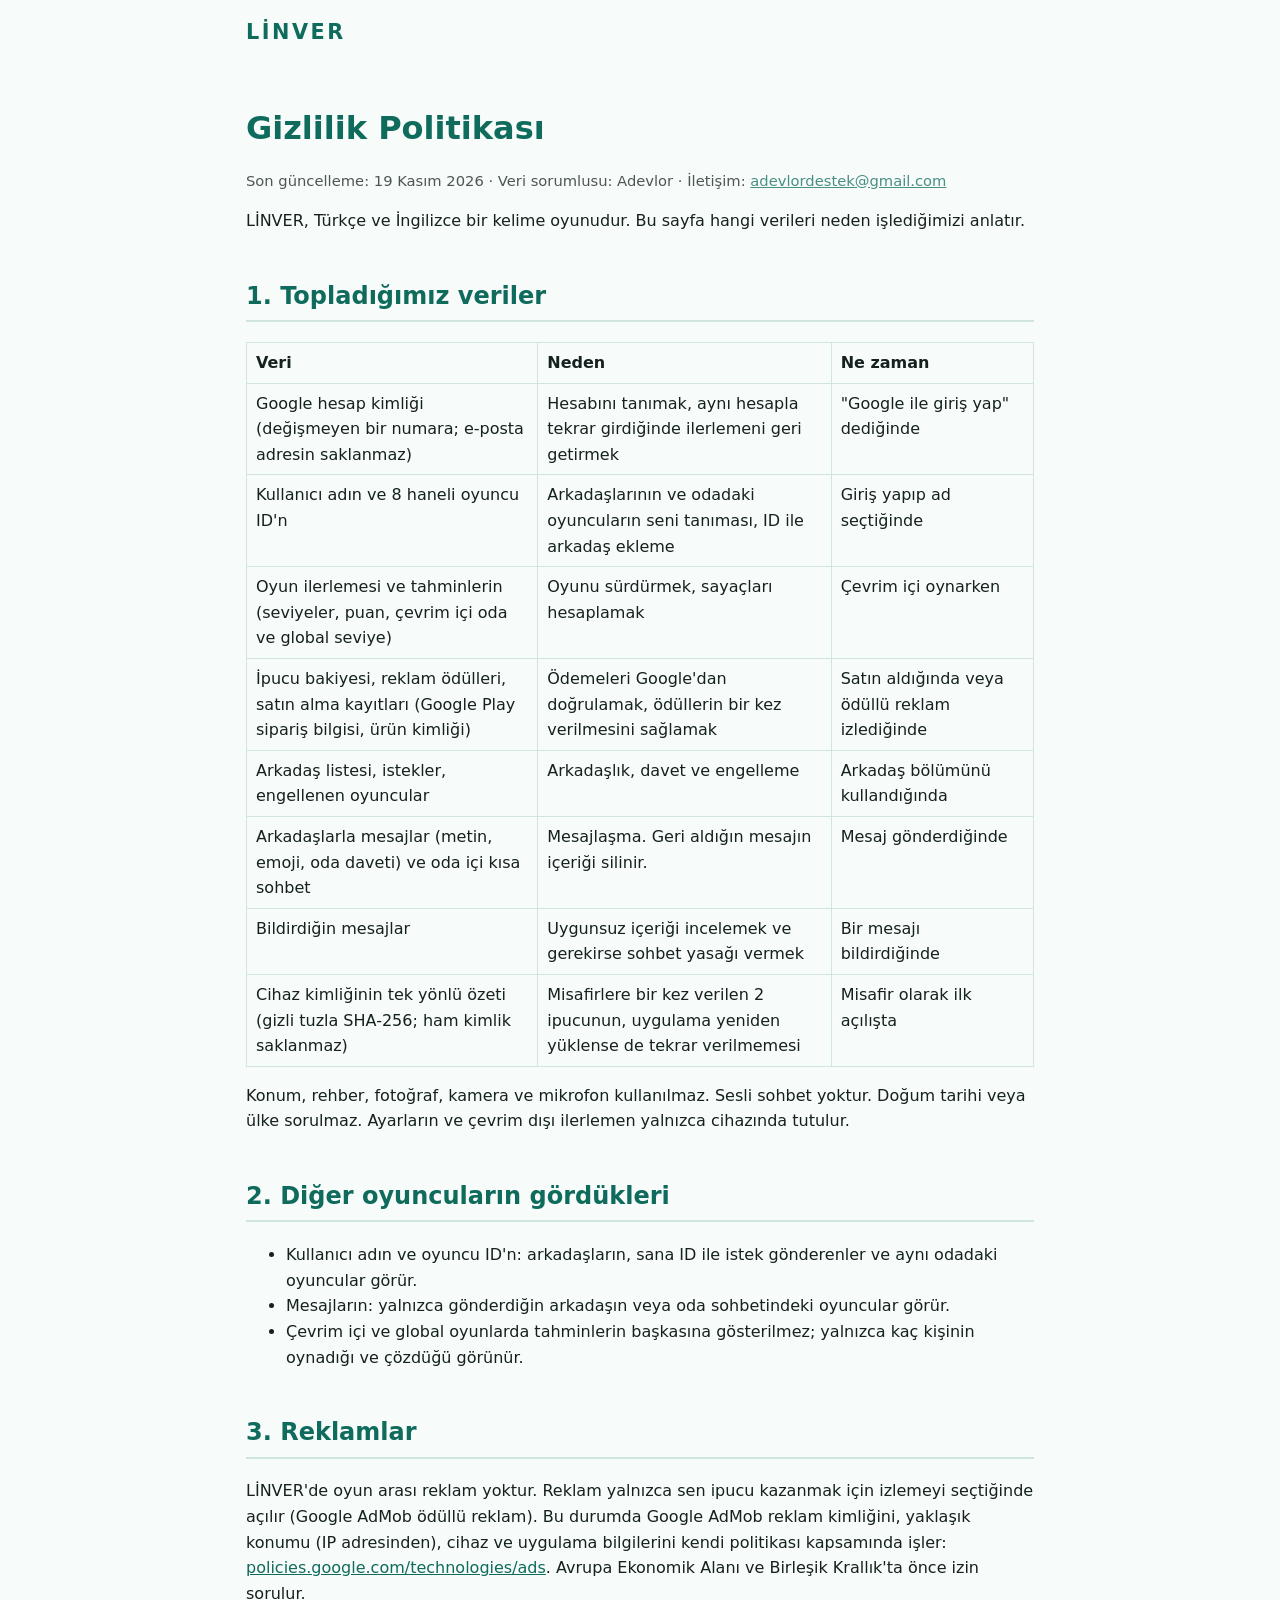
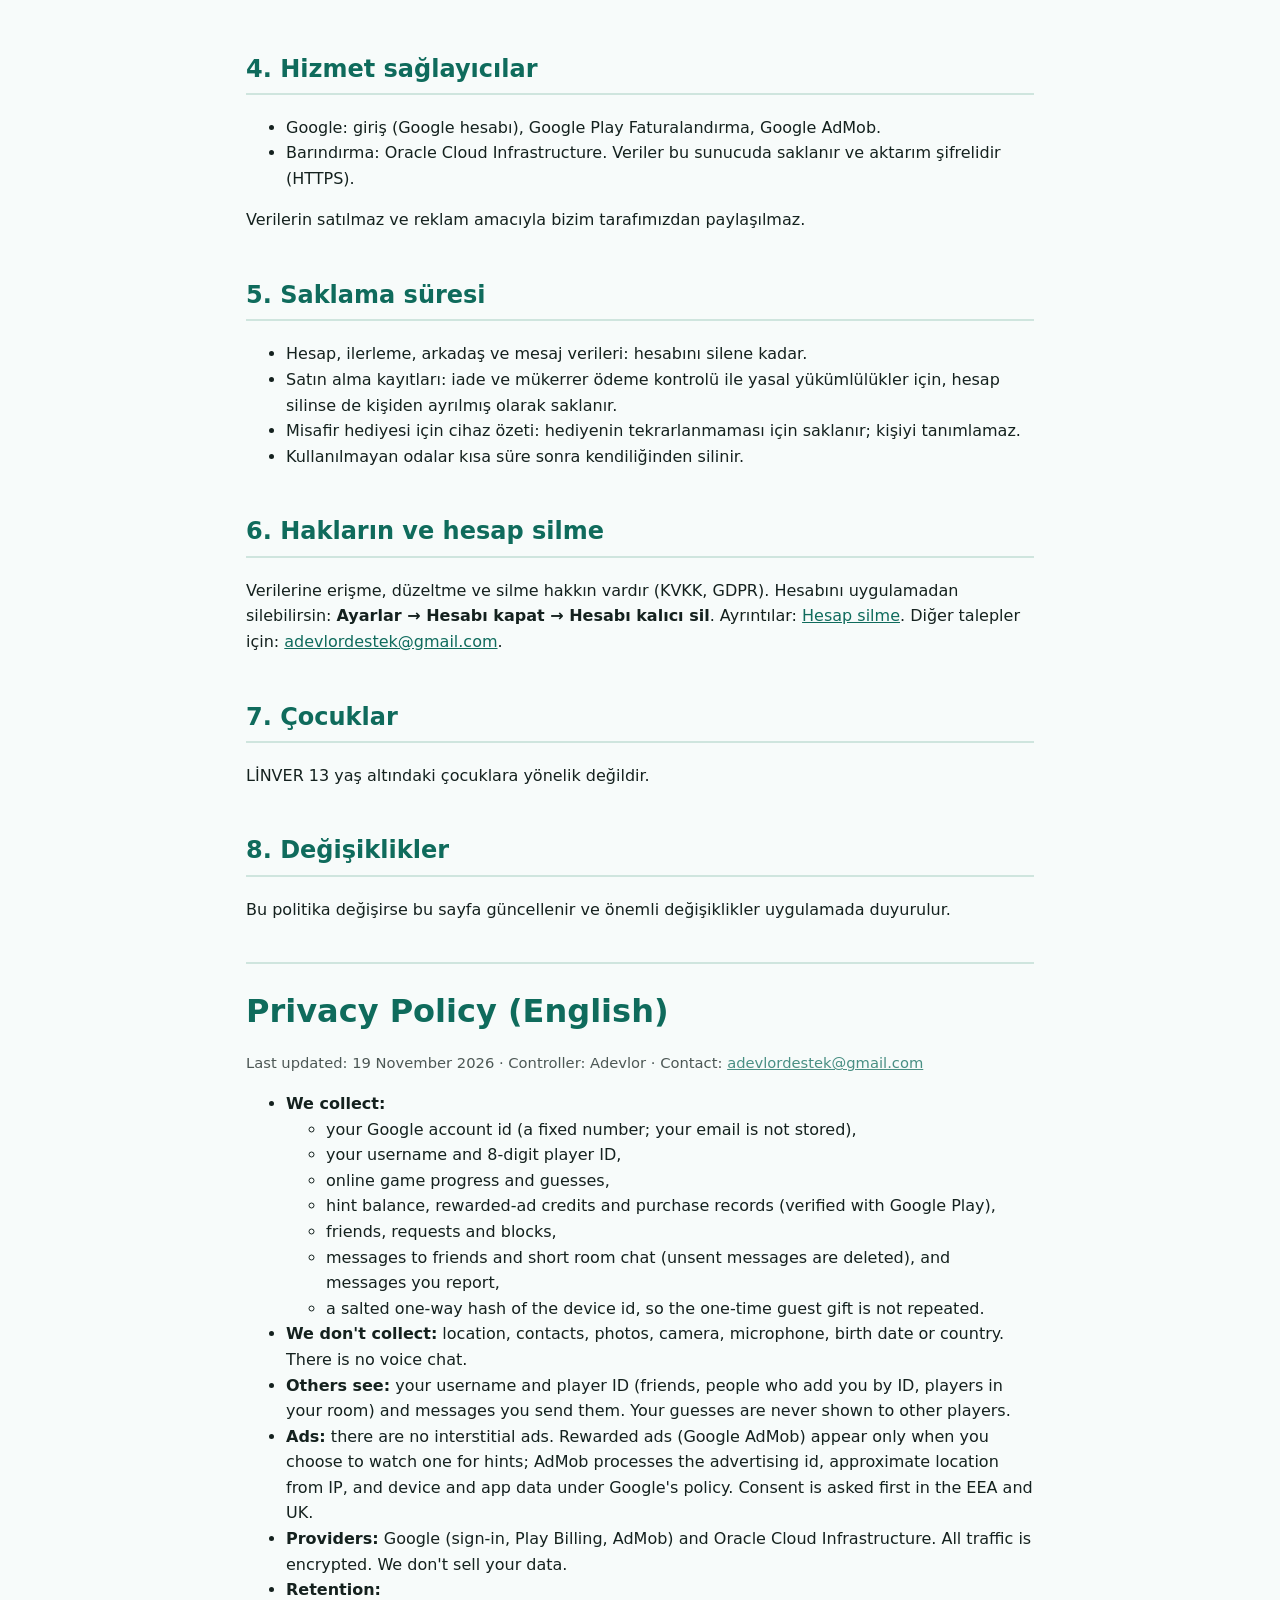
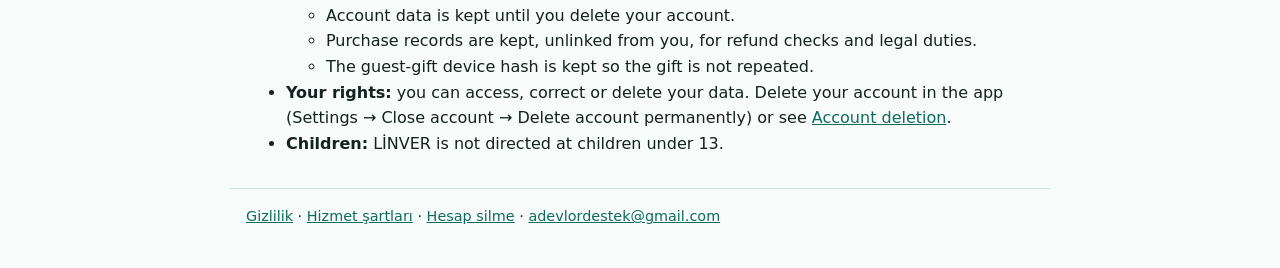
==== privacy.html @ e435cd34 "LİNVER yasal sayfalar Co-Authored-By: Claude Opus 5.5 <noreply@anthropic.com>" ====
<!doctype html>
<html lang="tr">
<head>
<meta charset="utf-8">
<meta name="viewport" content="width=device-width, initial-scale=1">
<title>LİNVER Gizlilik Politikası</title>
<link rel="stylesheet" href="style.css">
</head>
<body>
<header><a href="index.html">LİNVER</a></header>
<main>
<h1>Gizlilik Politikası</h1>
<p class="meta">Son güncelleme: 19 Kasım 2026 · Veri sorumlusu: Adevlor · İletişim: <a href="mailto:adevlordestek@gmail.com">adevlordestek@gmail.com</a></p>

<p>LİNVER, Türkçe ve İngilizce bir kelime oyunudur. Bu sayfa hangi verileri neden işlediğimizi anlatır.</p>

<h2>1. Topladığımız veriler</h2>
<table>
<tr><th>Veri</th><th>Neden</th><th>Ne zaman</th></tr>
<tr><td>Google hesap kimliği (değişmeyen bir numara; e-posta adresin saklanmaz)</td><td>Hesabını tanımak, aynı hesapla tekrar girdiğinde ilerlemeni geri getirmek</td><td>"Google ile giriş yap" dediğinde</td></tr>
<tr><td>Kullanıcı adın ve 8 haneli oyuncu ID'n</td><td>Arkadaşlarının ve odadaki oyuncuların seni tanıması, ID ile arkadaş ekleme</td><td>Giriş yapıp ad seçtiğinde</td></tr>
<tr><td>Oyun ilerlemesi ve tahminlerin (seviyeler, puan, çevrim içi oda ve global seviye)</td><td>Oyunu sürdürmek, sayaçları hesaplamak</td><td>Çevrim içi oynarken</td></tr>
<tr><td>İpucu bakiyesi, reklam ödülleri, satın alma kayıtları (Google Play sipariş bilgisi, ürün kimliği)</td><td>Ödemeleri Google'dan doğrulamak, ödüllerin bir kez verilmesini sağlamak</td><td>Satın aldığında veya ödüllü reklam izlediğinde</td></tr>
<tr><td>Arkadaş listesi, istekler, engellenen oyuncular</td><td>Arkadaşlık, davet ve engelleme</td><td>Arkadaş bölümünü kullandığında</td></tr>
<tr><td>Arkadaşlarla mesajlar (metin, emoji, oda daveti) ve oda içi kısa sohbet</td><td>Mesajlaşma. Geri aldığın mesajın içeriği silinir.</td><td>Mesaj gönderdiğinde</td></tr>
<tr><td>Bildirdiğin mesajlar</td><td>Uygunsuz içeriği incelemek ve gerekirse sohbet yasağı vermek</td><td>Bir mesajı bildirdiğinde</td></tr>
<tr><td>Cihaz kimliğinin tek yönlü özeti (gizli tuzla SHA-256; ham kimlik saklanmaz)</td><td>Misafirlere bir kez verilen 2 ipucunun, uygulama yeniden yüklense de tekrar verilmemesi</td><td>Misafir olarak ilk açılışta</td></tr>
</table>
<p>Konum, rehber, fotoğraf, kamera ve mikrofon kullanılmaz. Sesli sohbet yoktur. Doğum tarihi veya ülke sorulmaz. Ayarların ve çevrim dışı ilerlemen yalnızca cihazında tutulur.</p>

<h2>2. Diğer oyuncuların gördükleri</h2>
<ul>
<li>Kullanıcı adın ve oyuncu ID'n: arkadaşların, sana ID ile istek gönderenler ve aynı odadaki oyuncular görür.</li>
<li>Mesajların: yalnızca gönderdiğin arkadaşın veya oda sohbetindeki oyuncular görür.</li>
<li>Çevrim içi ve global oyunlarda tahminlerin başkasına gösterilmez; yalnızca kaç kişinin oynadığı ve çözdüğü görünür.</li>
</ul>

<h2>3. Reklamlar</h2>
<p>LİNVER'de oyun arası reklam yoktur. Reklam yalnızca sen ipucu kazanmak için izlemeyi seçtiğinde açılır (Google AdMob ödüllü reklam). Bu durumda Google AdMob reklam kimliğini, yaklaşık konumu (IP adresinden), cihaz ve uygulama bilgilerini kendi politikası kapsamında işler: <a href="https://policies.google.com/technologies/ads">policies.google.com/technologies/ads</a>. Avrupa Ekonomik Alanı ve Birleşik Krallık'ta önce izin sorulur.</p>

<h2>4. Hizmet sağlayıcılar</h2>
<ul>
<li>Google: giriş (Google hesabı), Google Play Faturalandırma, Google AdMob.</li>
<li>Barındırma: Oracle Cloud Infrastructure. Veriler bu sunucuda saklanır ve aktarım şifrelidir (HTTPS).</li>
</ul>
<p>Verilerin satılmaz ve reklam amacıyla bizim tarafımızdan paylaşılmaz.</p>

<h2>5. Saklama süresi</h2>
<ul>
<li>Hesap, ilerleme, arkadaş ve mesaj verileri: hesabını silene kadar.</li>
<li>Satın alma kayıtları: iade ve mükerrer ödeme kontrolü ile yasal yükümlülükler için, hesap silinse de kişiden ayrılmış olarak saklanır.</li>
<li>Misafir hediyesi için cihaz özeti: hediyenin tekrarlanmaması için saklanır; kişiyi tanımlamaz.</li>
<li>Kullanılmayan odalar kısa süre sonra kendiliğinden silinir.</li>
</ul>

<h2>6. Hakların ve hesap silme</h2>
<p>Verilerine erişme, düzeltme ve silme hakkın vardır (KVKK, GDPR). Hesabını uygulamadan silebilirsin: <b>Ayarlar → Hesabı kapat → Hesabı kalıcı sil</b>. Ayrıntılar: <a href="account-deletion.html">Hesap silme</a>. Diğer talepler için: <a href="mailto:adevlordestek@gmail.com">adevlordestek@gmail.com</a>.</p>

<h2>7. Çocuklar</h2>
<p>LİNVER 13 yaş altındaki çocuklara yönelik değildir.</p>

<h2>8. Değişiklikler</h2>
<p>Bu politika değişirse bu sayfa güncellenir ve önemli değişiklikler uygulamada duyurulur.</p>

<hr>
<h1 lang="en">Privacy Policy (English)</h1>
<div lang="en">
<p class="meta">Last updated: 19 November 2026 · Controller: Adevlor · Contact: <a href="mailto:adevlordestek@gmail.com">adevlordestek@gmail.com</a></p>
<ul>
<li><b>We collect:</b>
  <ul>
    <li>your Google account id (a fixed number; your email is not stored),</li>
    <li>your username and 8-digit player ID,</li>
    <li>online game progress and guesses,</li>
    <li>hint balance, rewarded-ad credits and purchase records (verified with Google Play),</li>
    <li>friends, requests and blocks,</li>
    <li>messages to friends and short room chat (unsent messages are deleted), and messages you report,</li>
    <li>a salted one-way hash of the device id, so the one-time guest gift is not repeated.</li>
  </ul></li>
<li><b>We don't collect:</b> location, contacts, photos, camera, microphone, birth date or country. There is no voice chat.</li>
<li><b>Others see:</b> your username and player ID (friends, people who add you by ID, players in your room) and messages you send them. Your guesses are never shown to other players.</li>
<li><b>Ads:</b> there are no interstitial ads. Rewarded ads (Google AdMob) appear only when you choose to watch one for hints; AdMob processes the advertising id, approximate location from IP, and device and app data under Google's policy. Consent is asked first in the EEA and UK.</li>
<li><b>Providers:</b> Google (sign-in, Play Billing, AdMob) and Oracle Cloud Infrastructure. All traffic is encrypted. We don't sell your data.</li>
<li><b>Retention:</b>
  <ul>
    <li>Account data is kept until you delete your account.</li>
    <li>Purchase records are kept, unlinked from you, for refund checks and legal duties.</li>
    <li>The guest-gift device hash is kept so the gift is not repeated.</li>
  </ul></li>
<li><b>Your rights:</b> you can access, correct or delete your data. Delete your account in the app (Settings → Close account → Delete account permanently) or see <a href="account-deletion.html">Account deletion</a>.</li>
<li><b>Children:</b> LİNVER is not directed at children under 13.</li>
</ul>
</div>
</main>
<footer><a href="privacy.html">Gizlilik</a> · <a href="terms.html">Hizmet şartları</a> · <a href="account-deletion.html">Hesap silme</a> · <a href="mailto:adevlordestek@gmail.com">adevlordestek@gmail.com</a></footer>
</body>
</html>
---- style.css ----
:root { --ana: #0f6b5c; --kenar: #cfe5de; --yazi: #14211e; --zemin: #f7fbfa; color-scheme: light dark; }
@media (prefers-color-scheme: dark) { :root { --ana: #5cc9b0; --kenar: #2a4a43; --yazi: #e4efec; --zemin: #0e1a18; } }
* { box-sizing: border-box; }
body { margin: 0; font-family: "Segoe UI", system-ui, sans-serif; line-height: 1.6; color: var(--yazi); background: var(--zemin); }
header, main, footer { max-width: 820px; margin: 0 auto; padding: 16px; }
header a { font-weight: 800; letter-spacing: .12em; color: var(--ana); text-decoration: none; font-size: 1.3em; }
h1 { color: var(--ana); margin-bottom: .2em; }
h2 { color: var(--ana); margin-top: 1.8em; border-bottom: 2px solid var(--kenar); padding-bottom: .2em; }
a { color: var(--ana); }
.meta { opacity: .75; font-size: .92em; }
table { border-collapse: collapse; width: 100%; display: block; overflow-x: auto; }
td, th { border: 1px solid var(--kenar); padding: 7px 9px; text-align: left; vertical-align: top; }
hr { border: 0; border-top: 2px solid var(--kenar); margin: 2.5em 0 1em; }
footer { border-top: 1px solid var(--kenar); font-size: .9em; padding-bottom: 40px; }
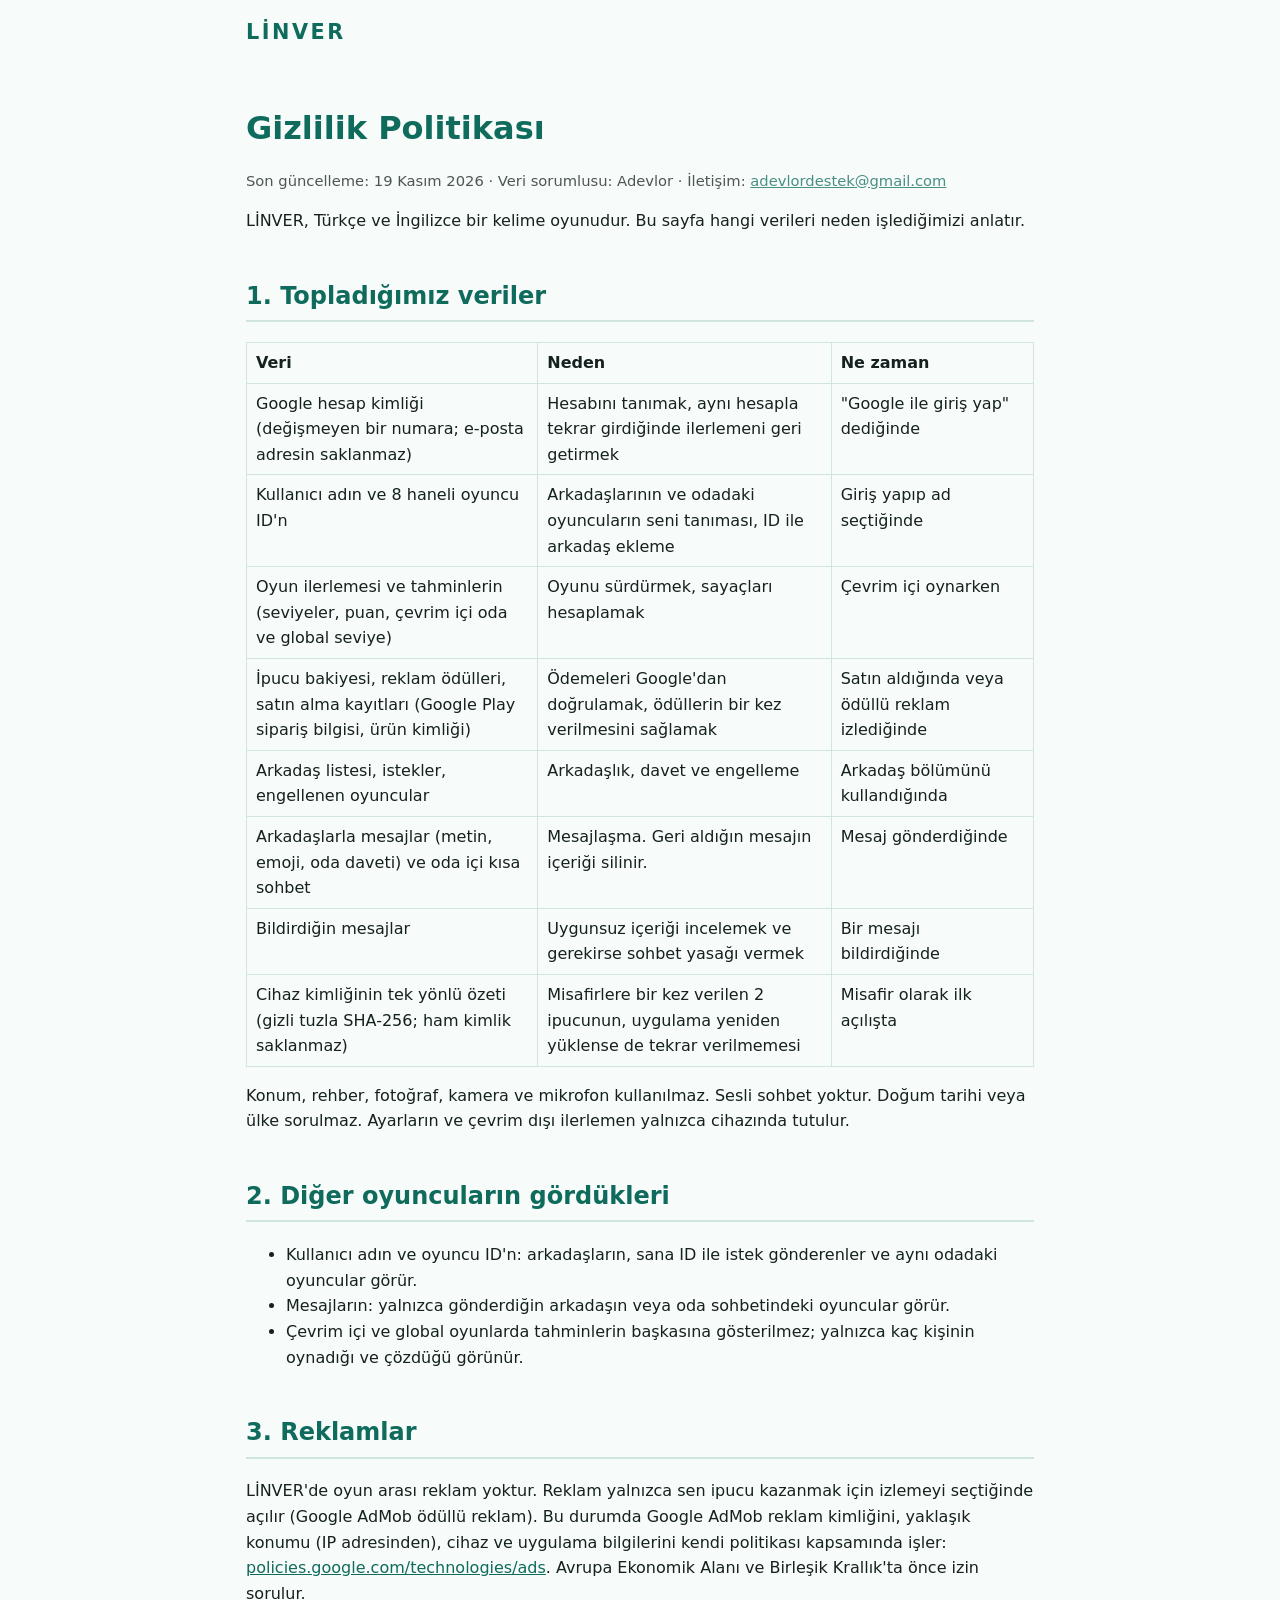
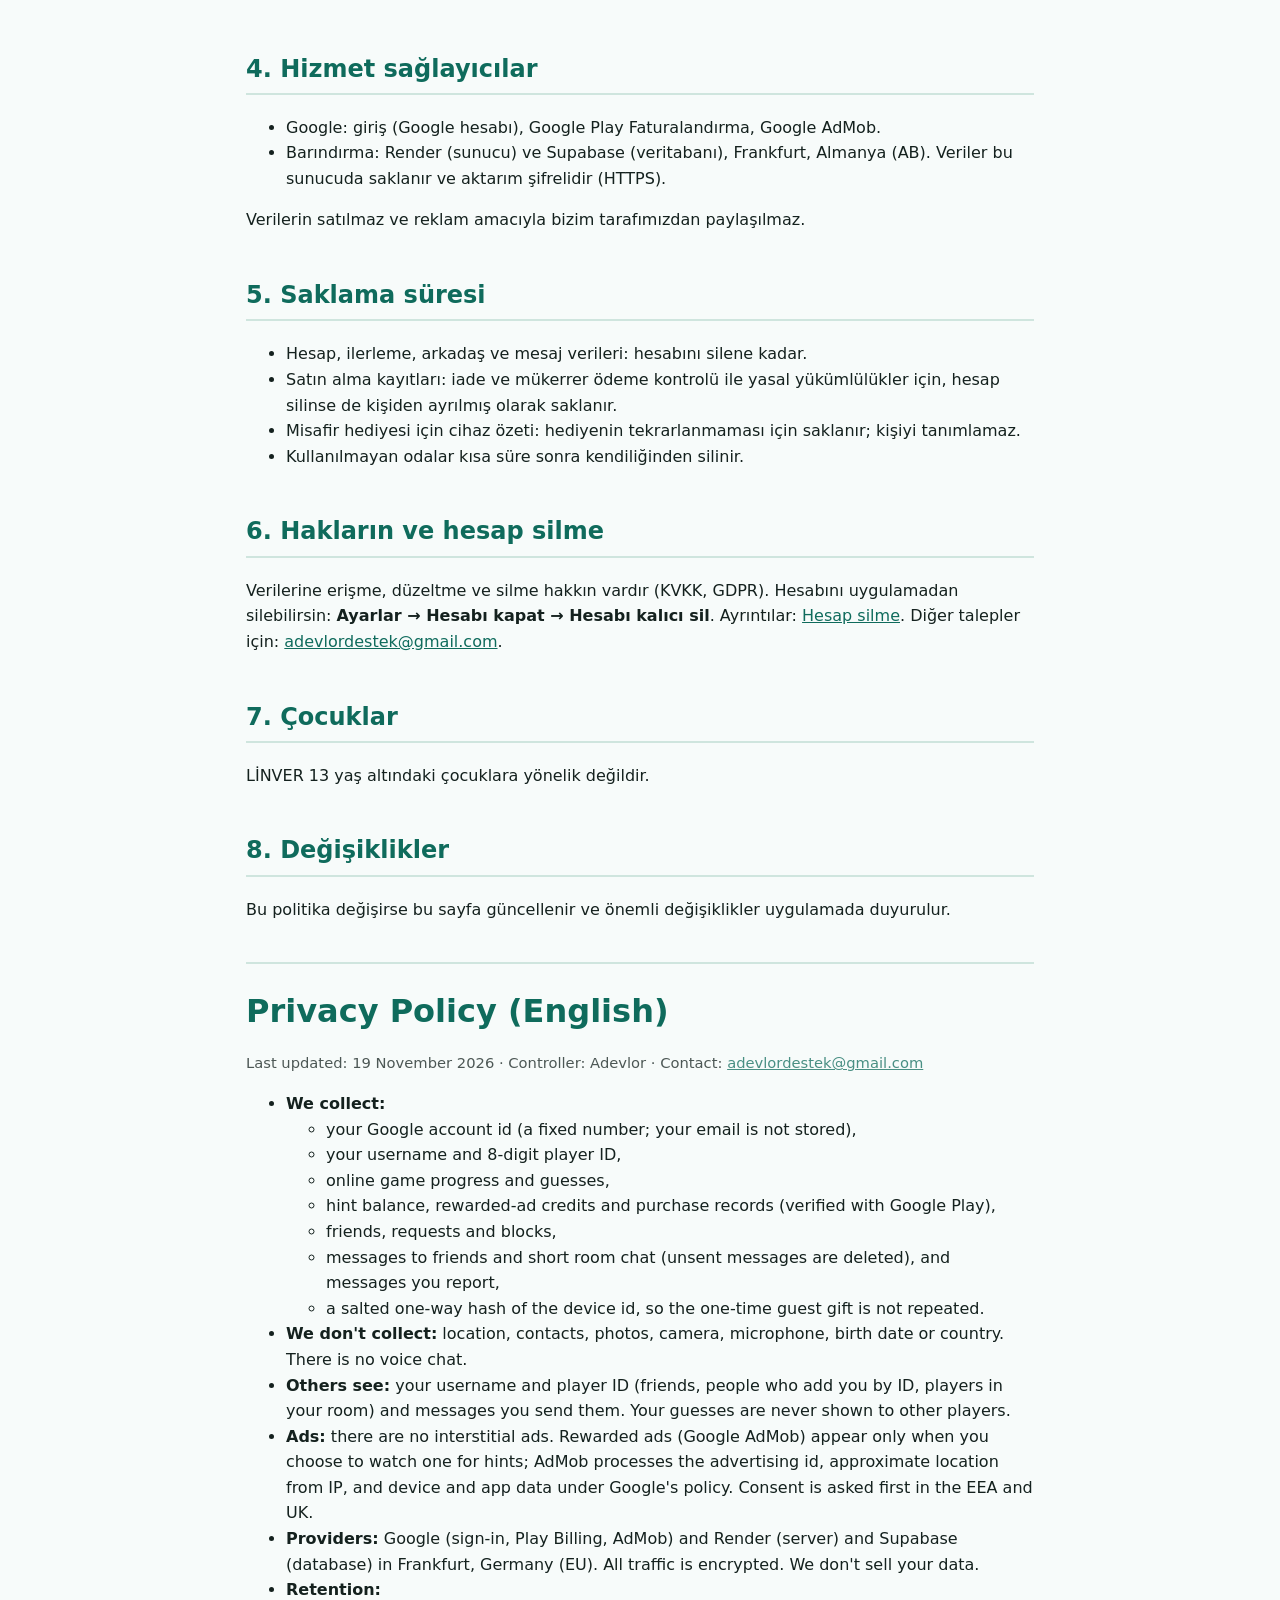
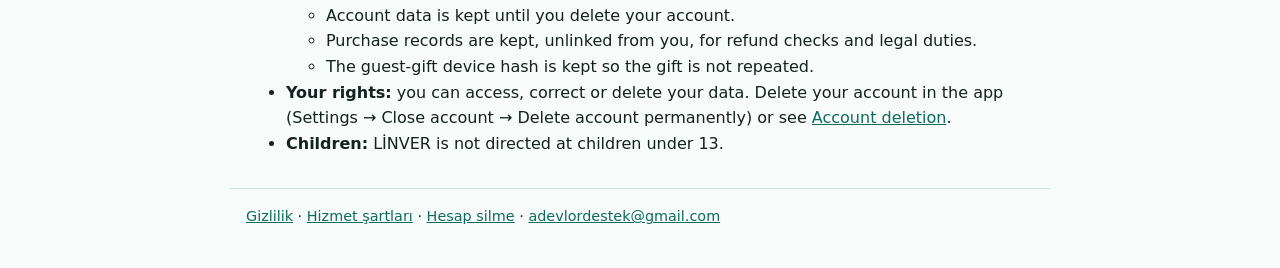
==== commit 23e1c49c: "Barındırma: Render + Supabase (Frankfurt) Co-Authored-By: Claude Opus 5.5 <noreply@anthropic.com>" ====
--- a/privacy.html
+++ b/privacy.html
@@ -41,7 +41,7 @@
 <h2>4. Hizmet sağlayıcılar</h2>
 <ul>
 <li>Google: giriş (Google hesabı), Google Play Faturalandırma, Google AdMob.</li>
-<li>Barındırma: Oracle Cloud Infrastructure. Veriler bu sunucuda saklanır ve aktarım şifrelidir (HTTPS).</li>
+<li>Barındırma: Render (sunucu) ve Supabase (veritabanı), Frankfurt, Almanya (AB). Veriler bu sunucuda saklanır ve aktarım şifrelidir (HTTPS).</li>
 </ul>
 <p>Verilerin satılmaz ve reklam amacıyla bizim tarafımızdan paylaşılmaz.</p>
 
@@ -80,7 +80,7 @@
 <li><b>We don't collect:</b> location, contacts, photos, camera, microphone, birth date or country. There is no voice chat.</li>
 <li><b>Others see:</b> your username and player ID (friends, people who add you by ID, players in your room) and messages you send them. Your guesses are never shown to other players.</li>
 <li><b>Ads:</b> there are no interstitial ads. Rewarded ads (Google AdMob) appear only when you choose to watch one for hints; AdMob processes the advertising id, approximate location from IP, and device and app data under Google's policy. Consent is asked first in the EEA and UK.</li>
-<li><b>Providers:</b> Google (sign-in, Play Billing, AdMob) and Oracle Cloud Infrastructure. All traffic is encrypted. We don't sell your data.</li>
+<li><b>Providers:</b> Google (sign-in, Play Billing, AdMob) and Render (server) and Supabase (database) in Frankfurt, Germany (EU). All traffic is encrypted. We don't sell your data.</li>
 <li><b>Retention:</b>
   <ul>
     <li>Account data is kept until you delete your account.</li>
